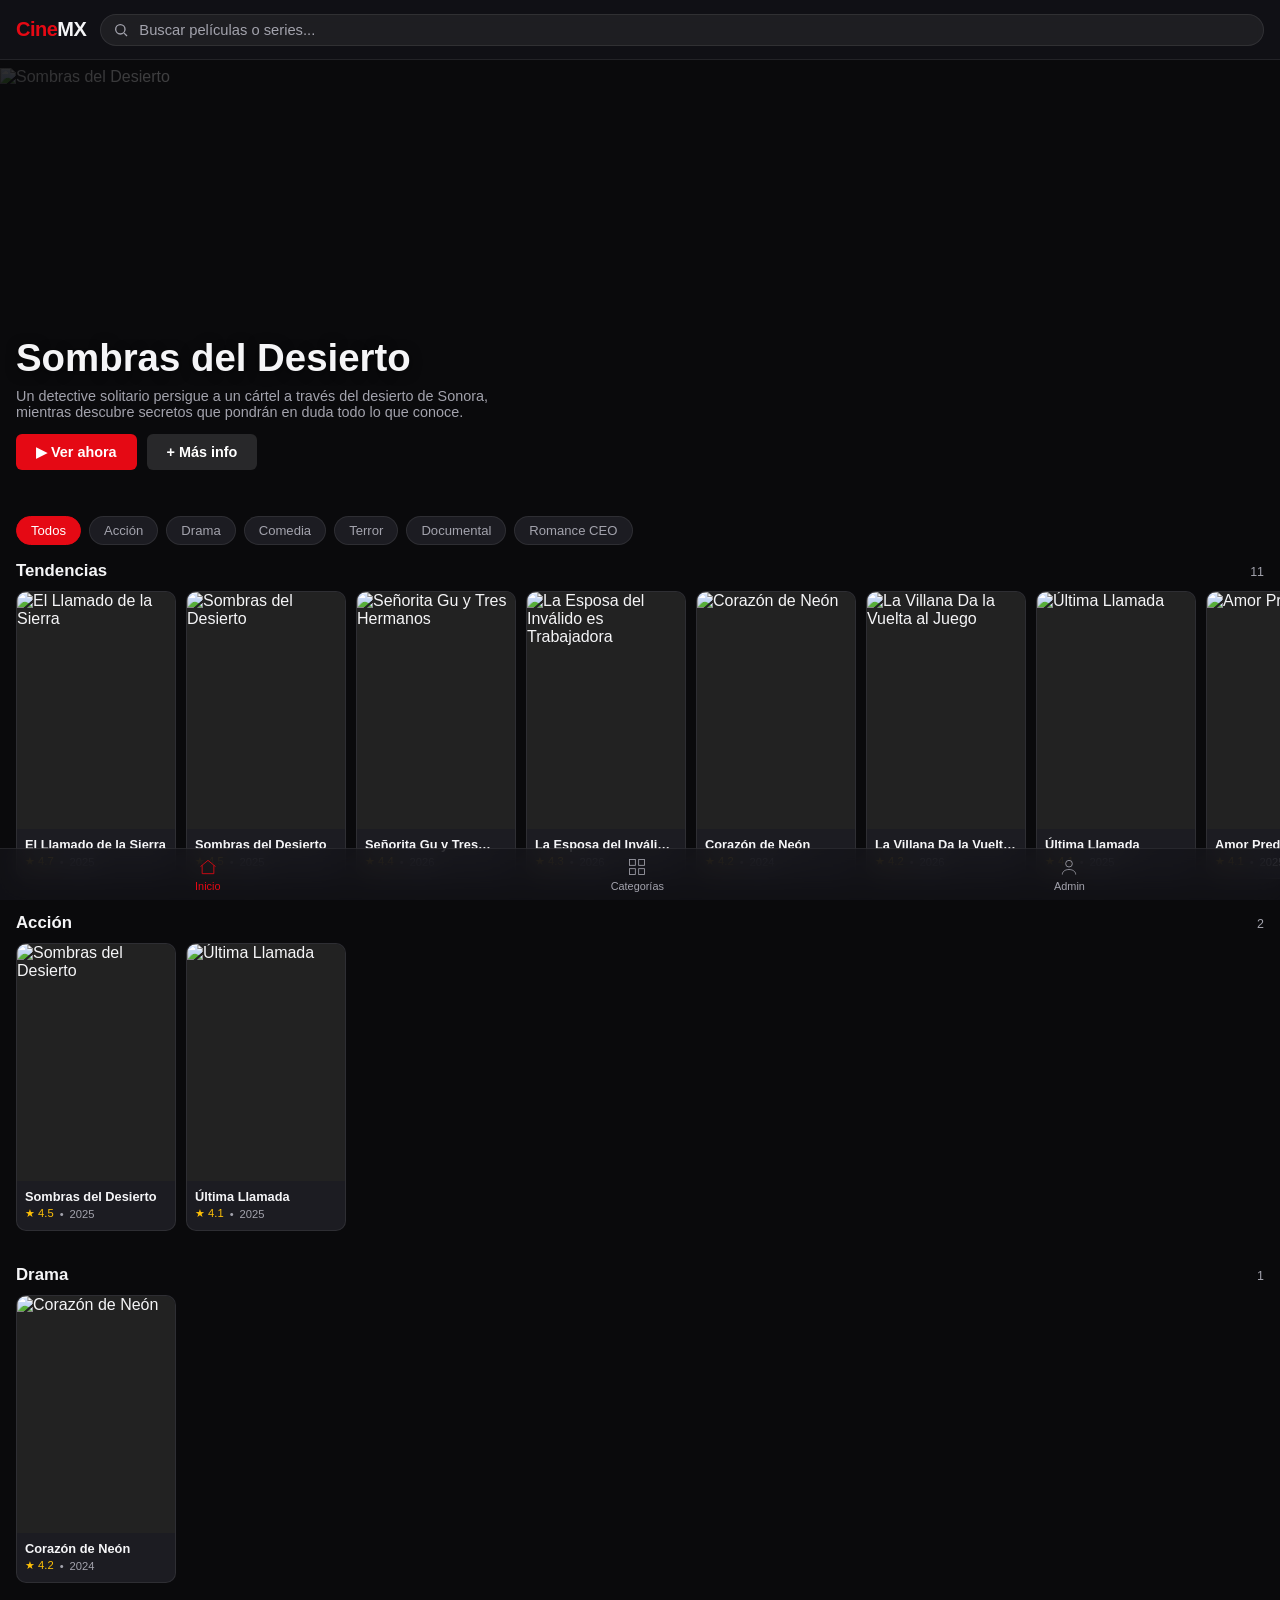
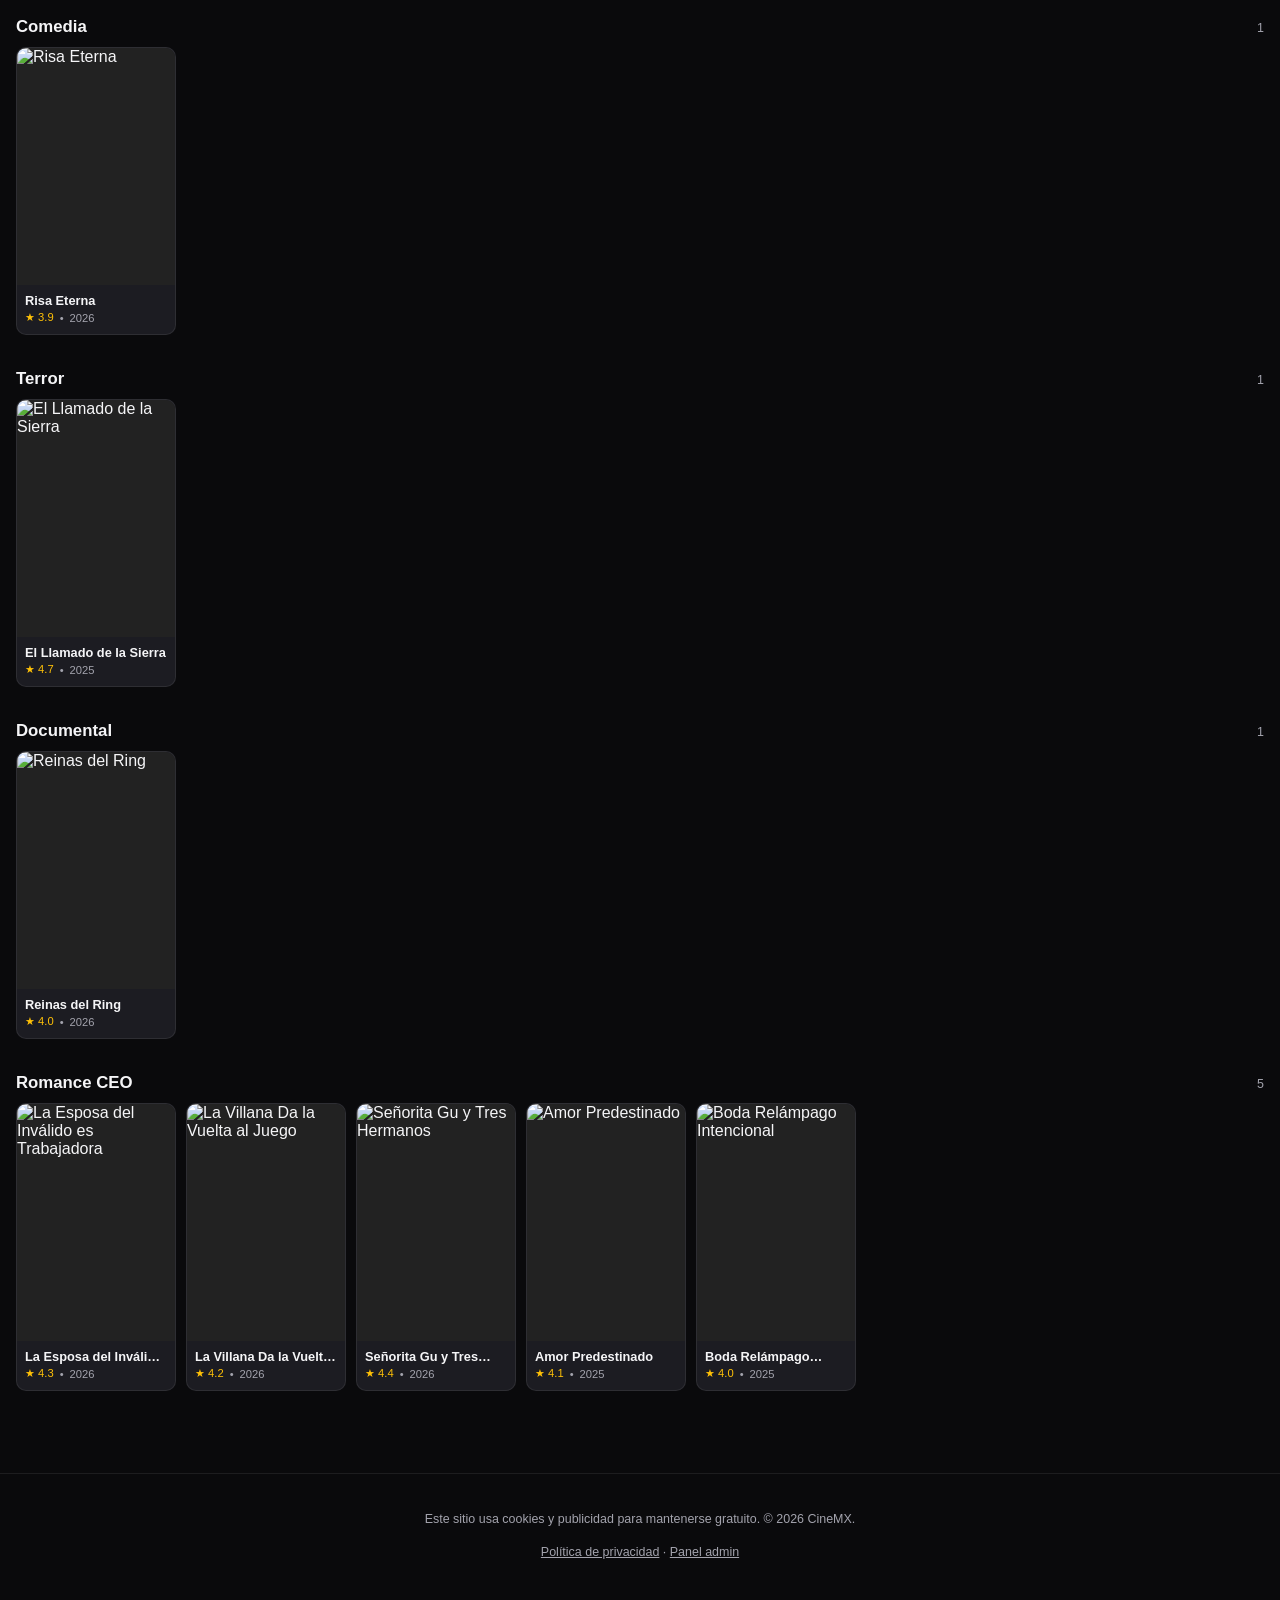
==== netflix-mini/index.html @ 2c31f937 "First commit" ====
<!DOCTYPE html>
<html lang="es-MX">
<head>
<meta charset="UTF-8">
<title>CineMX — Películas y series en español</title>
<meta name="viewport" content="width=device-width, initial-scale=1.0, viewport-fit=cover">
<meta name="description" content="CineMX: mira películas y series en español con tráilers, categorías y búsqueda. Gratis y rápido.">
<meta name="theme-color" content="#0a0a0c">
<link rel="manifest" href="manifest.json">
<link rel="stylesheet" href="css/style.css">

<!-- Google Analytics -->
<script async src="https://www.googletagmanager.com/gtag/js?id=G-XXXXXXXXXX"></script>
<script>
  window.dataLayer = window.dataLayer || [];
  function gtag(){dataLayer.push(arguments);}
  gtag('js', new Date());
  gtag('config', 'G-XXXXXXXXXX');
</script>
</head>
<body>

<header class="site-header">
  <div class="logo">Cine<span>MX</span></div>
  <div class="search-box">
    <svg viewBox="0 0 24 24" fill="none" stroke-width="2"><circle cx="11" cy="11" r="7"/><line x1="21" y1="21" x2="16.65" y2="16.65"/></svg>
    <input id="search-input" type="search" placeholder="Buscar películas o series...">
  </div>
</header>

<main>
  <div id="hero" class="hero"></div>
  <nav id="genre-bar" class="genre-bar" aria-label="Categorías"></nav>
  <div id="rows"></div>
</main>

<footer class="site-footer">
  <p>Este sitio usa cookies y publicidad para mantenerse gratuito. © 2026 CineMX.</p>
  <p><a href="#">Política de privacidad</a> · <a href="admin.html">Panel admin</a></p>
</footer>

<nav class="bottom-nav">
  <a href="index.html" class="active">
    <svg viewBox="0 0 24 24"><path d="M3 11.5 12 4l9 7.5"/><path d="M5 10v10h14V10"/></svg>
    Inicio
  </a>
  <a href="index.html#genre-bar">
    <svg viewBox="0 0 24 24"><rect x="3" y="3" width="7" height="7"/><rect x="14" y="3" width="7" height="7"/><rect x="3" y="14" width="7" height="7"/><rect x="14" y="14" width="7" height="7"/></svg>
    Categorías
  </a>
  <a href="admin.html">
    <svg viewBox="0 0 24 24"><circle cx="12" cy="8" r="4"/><path d="M4 21c0-4 4-6 8-6s8 2 8 6"/></svg>
    Admin
  </a>
</nav>

<script src="js/app.js"></script>
<script>
if ('serviceWorker' in navigator) {
  navigator.serviceWorker.register('sw.js').catch(() => {});
}
</script>
</body>
</html>
---- netflix-mini/css/style.css ----
/* ===== CineMX — estilo "Netflix 2026", tema oscuro, mobile-first ===== */

:root {
  --bg: #0a0a0c;
  --bg-elevated: #15151a;
  --bg-card: #1c1c22;
  --red: #e50914;
  --red-deep: #a3050f;
  --text: #f5f5f7;
  --text-dim: #a3a3ad;
  --border: rgba(255, 255, 255, 0.08);
  --glass: rgba(20, 20, 26, 0.72);
  --radius: 10px;
  --header-h: 60px;
}

* { box-sizing: border-box; }

html, body {
  margin: 0;
  padding: 0;
  background: var(--bg);
  color: var(--text);
  font-family: "Inter", "Segoe UI", Roboto, Arial, sans-serif;
  -webkit-font-smoothing: antialiased;
  scroll-behavior: smooth;
}

a { color: inherit; text-decoration: none; }
img { display: block; max-width: 100%; }
button { font-family: inherit; cursor: pointer; }

::-webkit-scrollbar { height: 8px; width: 8px; }
::-webkit-scrollbar-thumb { background: #333; border-radius: 4px; }

/* ---------- Header ---------- */
.site-header {
  position: fixed;
  top: 0; left: 0; right: 0;
  height: var(--header-h);
  display: flex;
  align-items: center;
  gap: 14px;
  padding: 0 16px;
  background: var(--glass);
  backdrop-filter: blur(14px) saturate(140%);
  -webkit-backdrop-filter: blur(14px) saturate(140%);
  border-bottom: 1px solid var(--border);
  z-index: 100;
  transition: background .25s ease;
}

.logo {
  font-weight: 800;
  font-size: 1.25rem;
  letter-spacing: -0.5px;
  color: var(--red);
  flex-shrink: 0;
}
.logo span { color: var(--text); }

.search-box {
  flex: 1;
  display: flex;
  align-items: center;
  background: rgba(255,255,255,0.06);
  border: 1px solid var(--border);
  border-radius: 20px;
  padding: 6px 12px;
  gap: 8px;
}
.search-box input {
  flex: 1;
  background: transparent;
  border: none;
  outline: none;
  color: var(--text);
  font-size: 0.92rem;
}
.search-box input::placeholder { color: var(--text-dim); }
.search-box svg { width: 16px; height: 16px; stroke: var(--text-dim); flex-shrink: 0; }

/* ---------- Layout ---------- */
main { padding-top: calc(var(--header-h) + 8px); padding-bottom: 48px; min-height: 70vh; }

/* ---------- Hero ---------- */
.hero {
  position: relative;
  margin: 0 0 28px;
  height: 56vw;
  max-height: 420px;
  min-height: 220px;
  overflow: hidden;
}
.hero img {
  width: 100%; height: 100%; object-fit: cover;
  filter: brightness(0.6);
}
.hero-gradient {
  position: absolute; inset: 0;
  background: linear-gradient(180deg, rgba(10,10,12,0) 30%, var(--bg) 96%),
              linear-gradient(90deg, rgba(10,10,12,0.75) 0%, rgba(10,10,12,0.1) 60%);
}
.hero-content {
  position: absolute; left: 0; bottom: 18px; padding: 0 16px; right: 0;
}
.hero-content h1 {
  font-size: clamp(1.4rem, 5vw, 2.4rem);
  margin: 0 0 8px;
  font-weight: 800;
  text-shadow: 0 2px 12px rgba(0,0,0,0.6);
}
.hero-content p {
  color: var(--text-dim);
  max-width: 520px;
  font-size: 0.9rem;
  margin: 0 0 14px;
  display: -webkit-box;
  -webkit-line-clamp: 2;
  -webkit-box-orient: vertical;
  overflow: hidden;
}
.hero-actions { display: flex; gap: 10px; }

/* ---------- Buttons ---------- */
.btn {
  display: inline-flex;
  align-items: center;
  gap: 6px;
  border-radius: 6px;
  padding: 10px 20px;
  font-weight: 700;
  font-size: 0.9rem;
  border: none;
}
.btn-primary { background: var(--red); color: #fff; }
.btn-primary:active { background: var(--red-deep); }
.btn-ghost { background: rgba(255,255,255,0.12); color: #fff; }
.btn-ghost:active { background: rgba(255,255,255,0.2); }
.btn-block { width: 100%; justify-content: center; }

/* ---------- Genre chips ---------- */
.genre-bar {
  display: flex;
  gap: 8px;
  overflow-x: auto;
  padding: 0 16px 16px;
  scrollbar-width: none;
}
.genre-bar::-webkit-scrollbar { display: none; }
.chip {
  flex-shrink: 0;
  padding: 6px 14px;
  border-radius: 16px;
  background: var(--bg-card);
  border: 1px solid var(--border);
  font-size: 0.82rem;
  color: var(--text-dim);
  white-space: nowrap;
}
.chip.active { background: var(--red); color: #fff; border-color: var(--red); }

/* ---------- Rows / Carousels ---------- */
.row { margin-bottom: 28px; }
.row-head {
  display: flex; justify-content: space-between; align-items: baseline;
  padding: 0 16px; margin-bottom: 10px;
}
.row-head h2 { font-size: 1.05rem; margin: 0; font-weight: 700; }
.row-head .count { font-size: 0.78rem; color: var(--text-dim); }

.carousel {
  display: flex;
  gap: 10px;
  overflow-x: auto;
  padding: 0 16px 6px;
  scroll-snap-type: x proximate;
  scrollbar-width: none;
}
.carousel::-webkit-scrollbar { display: none; }

.card {
  flex-shrink: 0;
  width: 132px;
  scroll-snap-align: start;
  border-radius: var(--radius);
  overflow: hidden;
  background: var(--bg-card);
  border: 1px solid var(--border);
  transition: transform .15s ease;
}
.card:active { transform: scale(0.96); }
.card img { width: 100%; aspect-ratio: 2/3; object-fit: cover; background: #222; }
.card-meta { padding: 8px 8px 10px; }
.card-meta .title {
  font-size: 0.8rem; font-weight: 600;
  display: -webkit-box; -webkit-line-clamp: 1; -webkit-box-orient: vertical; overflow: hidden;
}
.card-meta .sub { font-size: 0.7rem; color: var(--text-dim); display: flex; gap: 6px; align-items: center; margin-top: 3px; }
.rating-pill { color: #ffc107; }

.empty-state {
  text-align: center; color: var(--text-dim); padding: 60px 20px; font-size: 0.9rem;
}

/* ---------- Footer ---------- */
.site-footer {
  border-top: 1px solid var(--border);
  padding: 24px 16px 90px;
  text-align: center;
  color: var(--text-dim);
  font-size: 0.78rem;
  line-height: 1.6;
}
.site-footer a { color: var(--text-dim); text-decoration: underline; }

/* ---------- Bottom nav (mobile) ---------- */
.bottom-nav {
  position: fixed; bottom: 0; left: 0; right: 0;
  display: flex; justify-content: space-around;
  background: var(--glass);
  backdrop-filter: blur(14px);
  border-top: 1px solid var(--border);
  padding: 8px 0 calc(8px + env(safe-area-inset-bottom));
  z-index: 100;
}
.bottom-nav a {
  display: flex; flex-direction: column; align-items: center; gap: 3px;
  font-size: 0.68rem; color: var(--text-dim);
}
.bottom-nav a.active { color: var(--red); }
.bottom-nav svg { width: 20px; height: 20px; stroke: currentColor; fill: none; }

/* ---------- Movie detail page ---------- */
.detail-hero {
  position: relative; height: 42vw; max-height: 320px; min-height: 200px; overflow: hidden;
}
.detail-hero img { width: 100%; height: 100%; object-fit: cover; filter: brightness(0.55); }
.detail-hero .hero-gradient { background: linear-gradient(180deg, rgba(10,10,12,0) 40%, var(--bg) 100%); }
.back-btn {
  position: absolute; top: calc(var(--header-h) + 10px); left: 14px;
  width: 36px; height: 36px; border-radius: 50%;
  background: rgba(0,0,0,0.5); display: flex; align-items: center; justify-content: center;
  z-index: 5;
}
.back-btn svg { width: 18px; height: 18px; stroke: #fff; }

.detail-body { padding: 0 16px; }
.detail-body h1 { font-size: 1.5rem; margin: 0 0 6px; font-weight: 800; }
.detail-meta { display: flex; gap: 10px; align-items: center; color: var(--text-dim); font-size: 0.82rem; margin-bottom: 14px; flex-wrap: wrap; }
.badge { background: var(--bg-card); border: 1px solid var(--border); border-radius: 4px; padding: 2px 8px; font-size: 0.72rem; }
.description { color: #d4d4d8; font-size: 0.92rem; line-height: 1.6; margin-bottom: 18px; }

.video-container {
  position: relative; width: 100%; aspect-ratio: 16/9;
  background: #000; border-radius: var(--radius); overflow: hidden; margin-bottom: 16px;
}
.video-container iframe { width: 100%; height: 100%; border: 0; }

.smartlink-block { margin-bottom: 22px; }
.smartlink-block .hint { font-size: 0.72rem; color: var(--text-dim); margin-top: 6px; text-align: center; }

.section-label { font-size: 0.95rem; font-weight: 700; margin: 22px 0 10px; }

.episode-list { display: flex; flex-direction: column; gap: 8px; margin: 0 0 24px; padding: 0; list-style: none; }
.episode-list li a {
  display: flex; align-items: center; justify-content: space-between;
  background: var(--bg-card); border: 1px solid var(--border); border-radius: 8px;
  padding: 12px 14px; font-size: 0.88rem;
}
.episode-list li a span.play { color: var(--red); font-size: 0.8rem; }

.affiliate-box {
  background: var(--bg-card); border: 1px solid var(--border); border-radius: var(--radius);
  padding: 14px; margin-bottom: 24px;
}
.affiliate-box h3 { margin: 0 0 10px; font-size: 0.85rem; color: var(--text-dim); text-transform: uppercase; letter-spacing: 0.04em; }
.affiliate-link {
  display: flex; align-items: center; justify-content: space-between;
  padding: 10px 0; border-bottom: 1px solid var(--border); font-size: 0.88rem;
}
.affiliate-link:last-child { border-bottom: none; }
.affiliate-link .go { color: var(--red); font-weight: 700; font-size: 0.8rem; }

/* ---------- Admin ---------- */
.admin-wrap { max-width: 560px; margin: 0 auto; padding: 84px 16px 60px; }
.admin-wrap h1 { font-size: 1.3rem; margin-bottom: 4px; }
.admin-wrap .sub-text { color: var(--text-dim); font-size: 0.85rem; margin-bottom: 20px; }

.panel {
  background: var(--bg-elevated); border: 1px solid var(--border); border-radius: var(--radius);
  padding: 18px; margin-bottom: 20px;
}
.panel h2 { font-size: 0.95rem; margin: 0 0 14px; }

.field { margin-bottom: 14px; }
.field label { display: block; font-size: 0.8rem; color: var(--text-dim); margin-bottom: 6px; }
.field input, .field select, .field textarea {
  width: 100%; background: var(--bg-card); border: 1px solid var(--border); border-radius: 6px;
  padding: 10px 12px; color: var(--text); font-size: 0.9rem; outline: none;
}
.field input:focus, .field select:focus, .field textarea:focus { border-color: var(--red); }
.field textarea { resize: vertical; min-height: 70px; }
.field-row { display: flex; gap: 10px; }
.field-row .field { flex: 1; }

.status-msg { font-size: 0.82rem; padding: 10px 12px; border-radius: 6px; margin-bottom: 14px; display: none; }
.status-msg.show { display: block; }
.status-msg.ok { background: rgba(46, 160, 67, 0.15); color: #4ade80; border: 1px solid rgba(46,160,67,0.3); }
.status-msg.err { background: rgba(229, 9, 20, 0.12); color: #ff6b6f; border: 1px solid rgba(229,9,20,0.3); }
.status-msg.info { background: rgba(255,255,255,0.06); color: var(--text-dim); border: 1px solid var(--border); }

.movie-row {
  display: flex; gap: 10px; align-items: center; padding: 10px; border-bottom: 1px solid var(--border);
}
.movie-row img { width: 42px; height: 60px; object-fit: cover; border-radius: 4px; background: #222; }
.movie-row .info { flex: 1; min-width: 0; }
.movie-row .info .t { font-size: 0.86rem; font-weight: 600; white-space: nowrap; overflow: hidden; text-overflow: ellipsis; }
.movie-row .info .c { font-size: 0.72rem; color: var(--text-dim); }
.movie-row .actions { display: flex; gap: 6px; }
.icon-btn {
  width: 32px; height: 32px; border-radius: 6px; border: 1px solid var(--border);
  background: var(--bg-card); display: flex; align-items: center; justify-content: center;
}
.icon-btn svg { width: 15px; height: 15px; stroke: var(--text-dim); }
.icon-btn.danger svg { stroke: #ff6b6f; }

.spinner {
  width: 14px; height: 14px; border: 2px solid rgba(255,255,255,0.3); border-top-color: #fff;
  border-radius: 50%; display: inline-block; animation: spin 0.7s linear infinite; margin-right: 6px;
}
@keyframes spin { to { transform: rotate(360deg); } }

@media (min-width: 720px) {
  .card { width: 160px; }
  .admin-wrap { padding-top: 90px; }
}
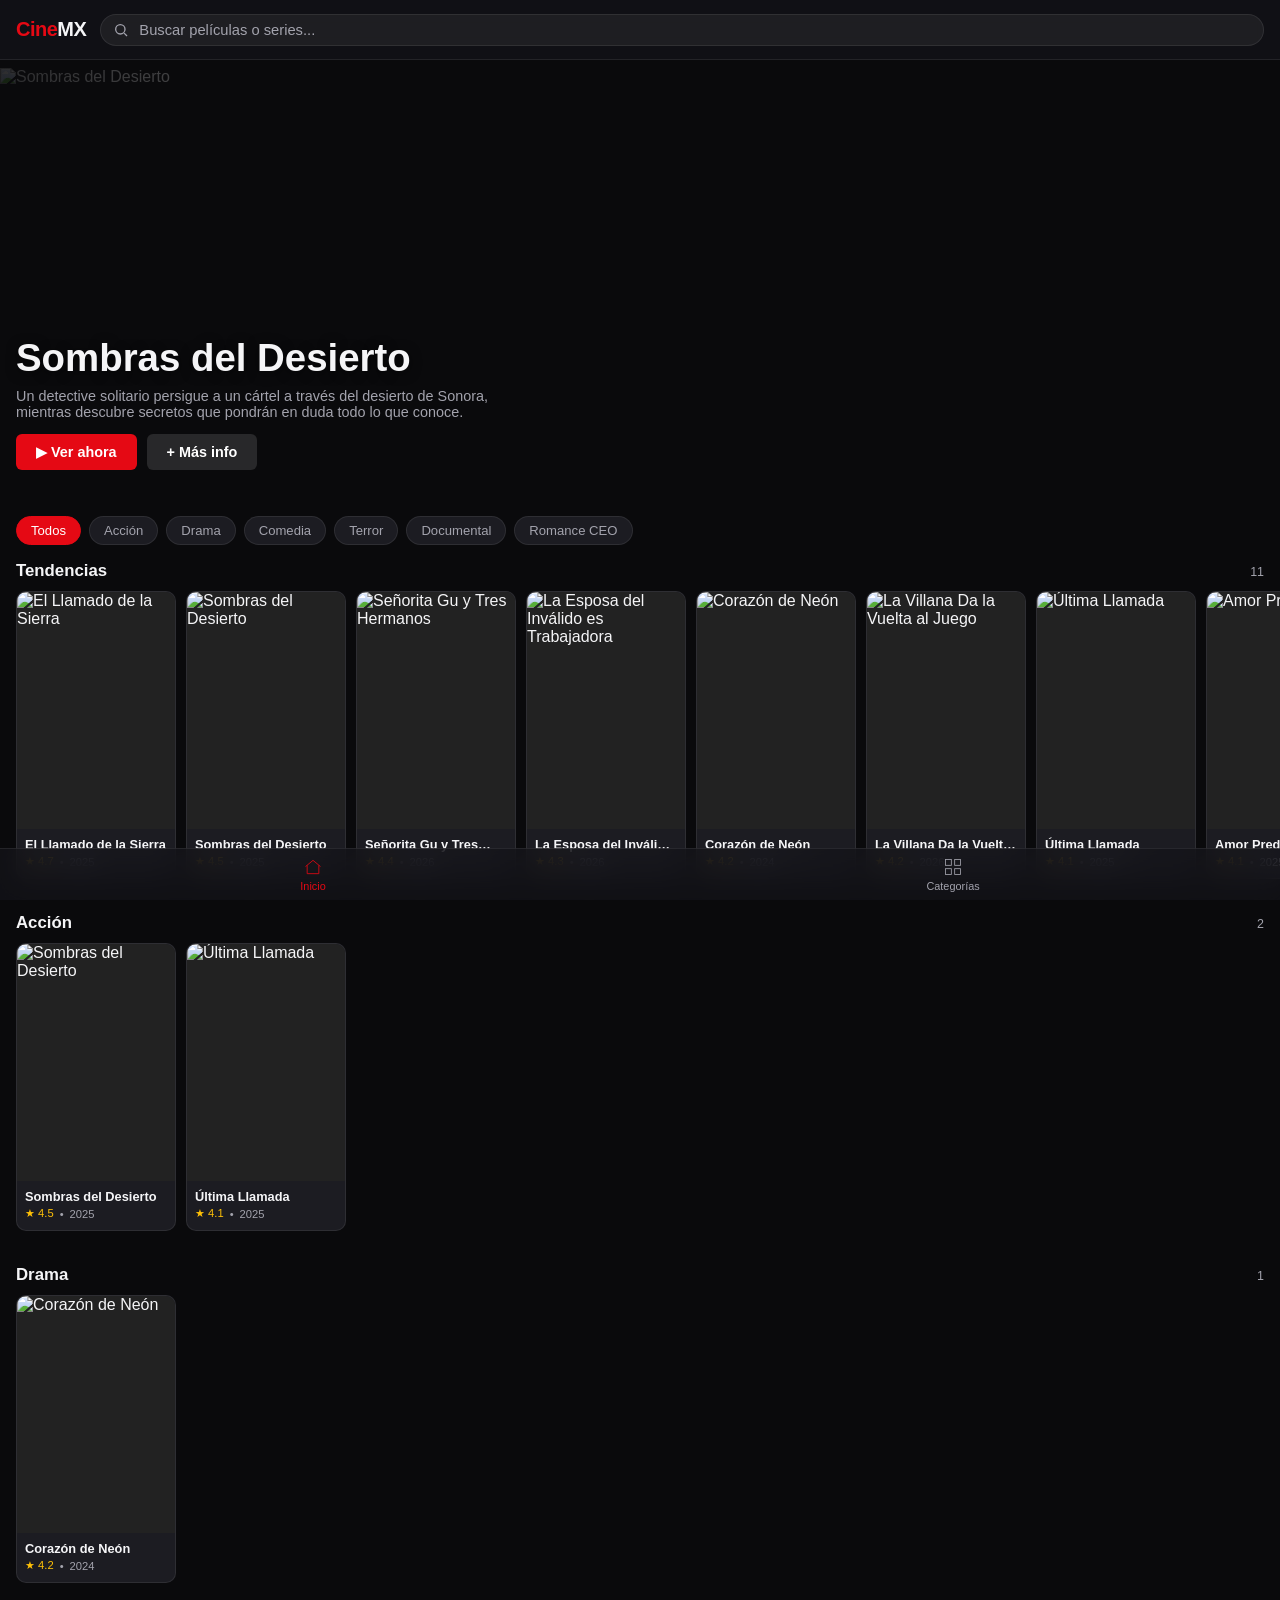
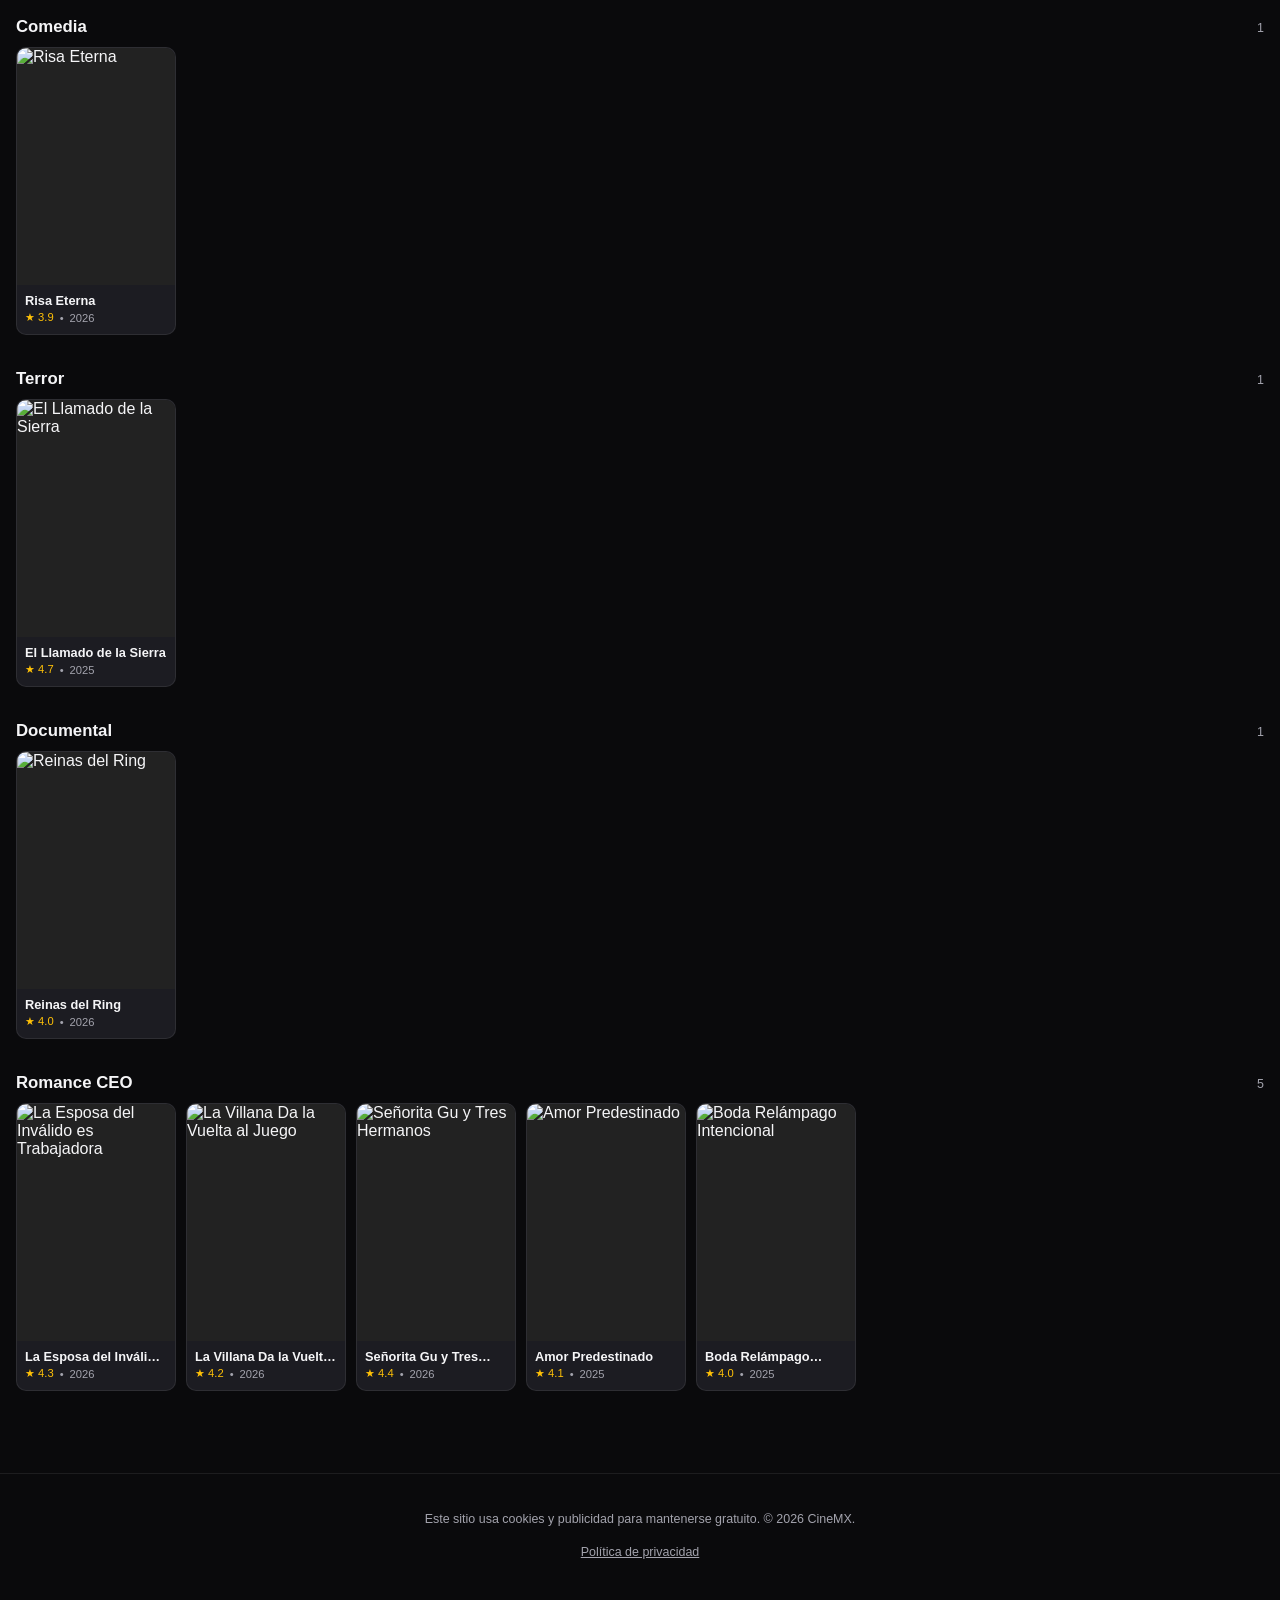
==== commit b9d5c84c: "sf" ====
--- a/netflix-mini/index.html
+++ b/netflix-mini/index.html
@@ -36,7 +36,9 @@
 
 <footer class="site-footer">
   <p>Este sitio usa cookies y publicidad para mantenerse gratuito. © 2026 CineMX.</p>
-  <p><a href="#">Política de privacidad</a> · <a href="admin.html">Panel admin</a></p>
+  <p>
+<a href="#">Política de privacidad</a>
+</p>
 </footer>
 
 <nav class="bottom-nav">
@@ -48,10 +50,7 @@
     <svg viewBox="0 0 24 24"><rect x="3" y="3" width="7" height="7"/><rect x="14" y="3" width="7" height="7"/><rect x="3" y="14" width="7" height="7"/><rect x="14" y="14" width="7" height="7"/></svg>
     Categorías
   </a>
-  <a href="admin.html">
-    <svg viewBox="0 0 24 24"><circle cx="12" cy="8" r="4"/><path d="M4 21c0-4 4-6 8-6s8 2 8 6"/></svg>
-    Admin
-  </a>
+  
 </nav>
 
 <script src="js/app.js"></script>
